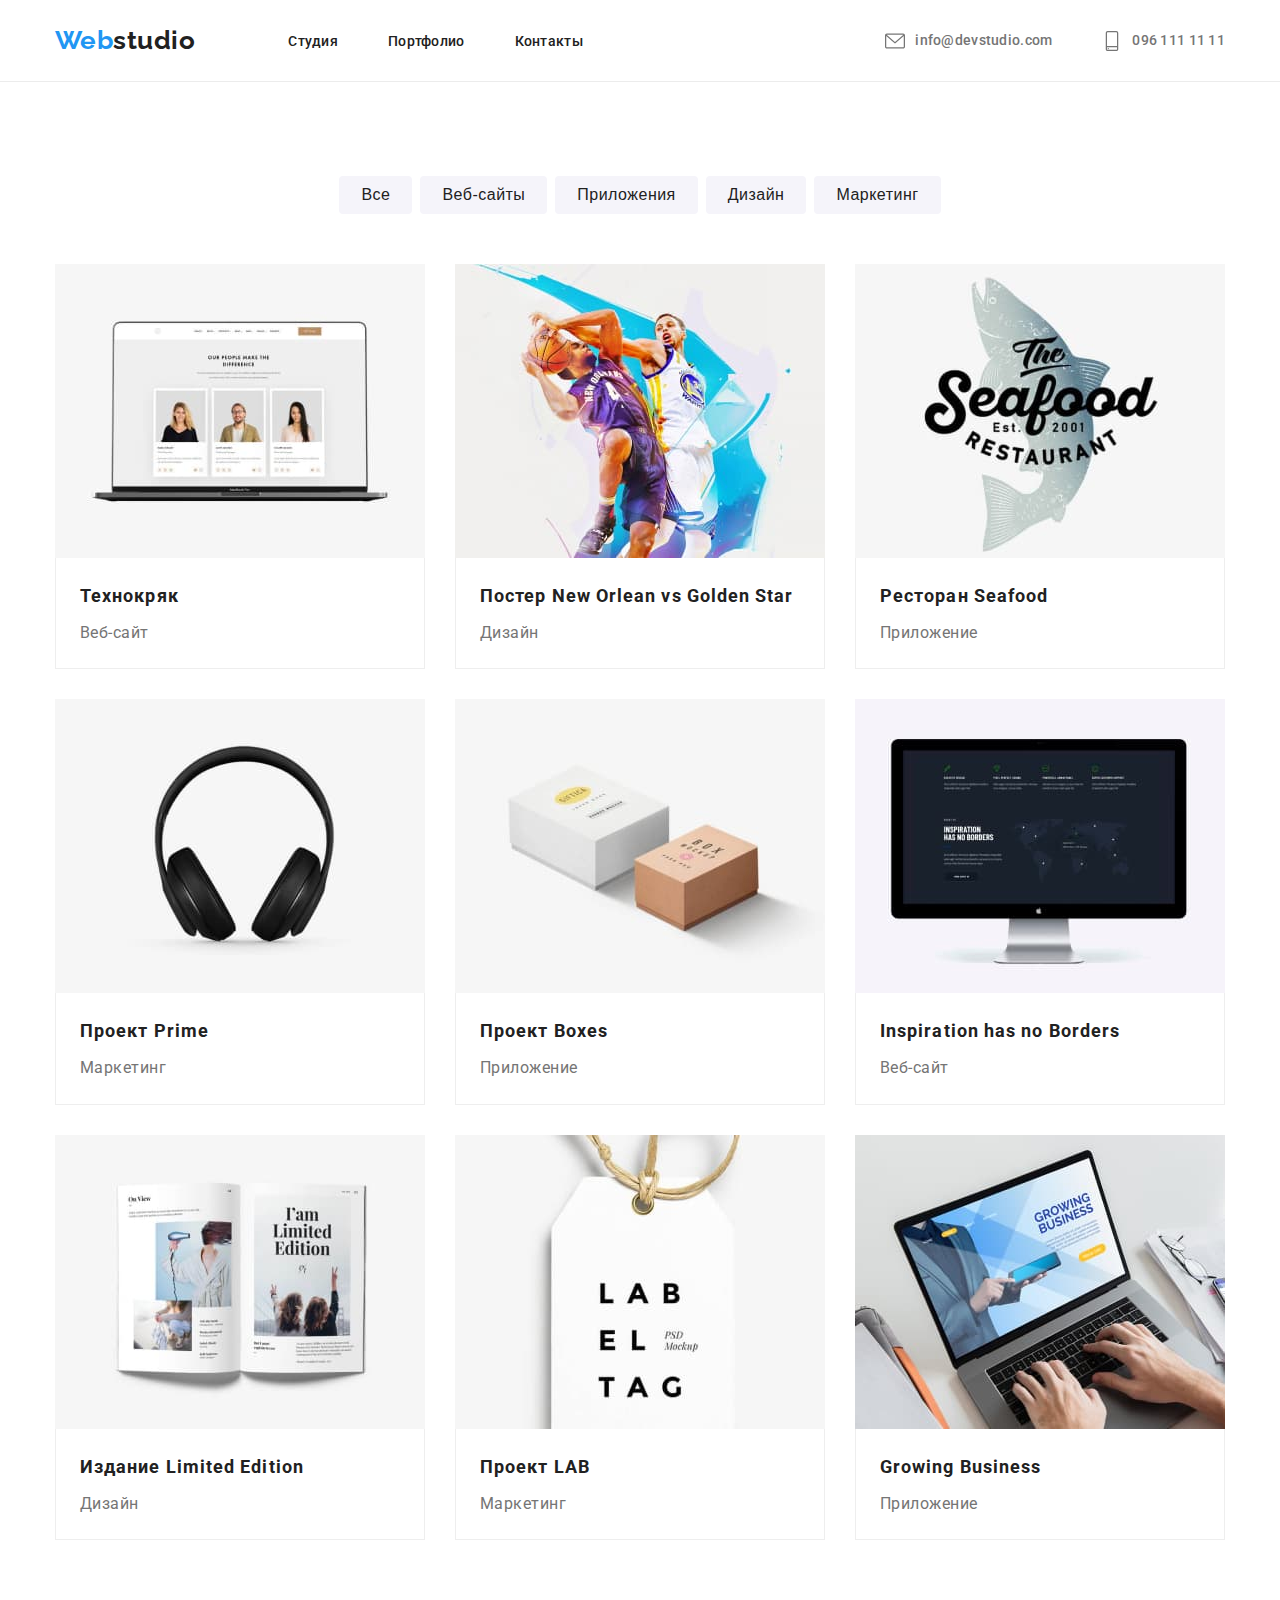
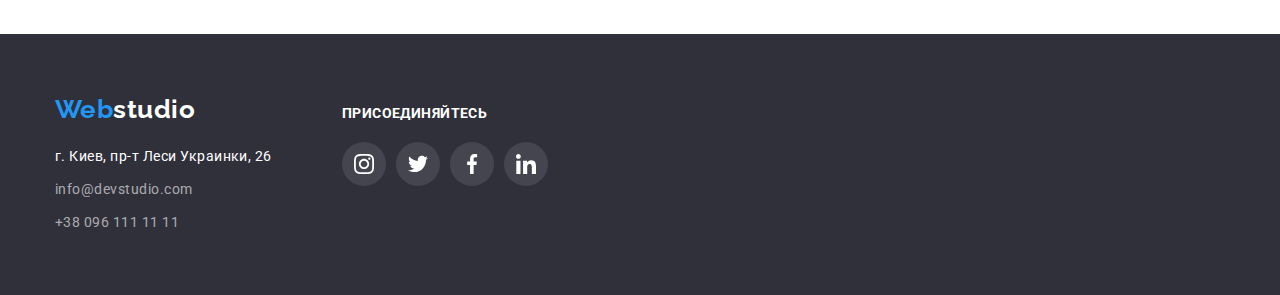
==== portfolio.html @ 271d41aa "hw4" ====
<!DOCTYPE html>
<html lang="ru">

<head>
    <meta charset="UTF-8" />
    <meta name="viewport" content="width=device-width, inicial-scale=1.0" />
    <title>Web Studio</title>
    <link rel="preconnect" href="https://fonts.googleapis.com">
    <link rel="preconnect" href="https://fonts.gstatic.com" crossorigin>
    <link
        href="https://fonts.googleapis.com/css2?family=Montserrat:wght@400;700&family=Raleway:wght@700&family=Roboto:wght@400;500;700;900&display=swap"
        rel="stylesheet">
    <link rel="stylesheet" href="https://cdnjs.cloudflare.com/ajax/libs/modern-normalize/1.1.0/modern-normalize.min.css"
        integrity="sha512-wpPYUAdjBVSE4KJnH1VR1HeZfpl1ub8YT/NKx4PuQ5NmX2tKuGu6U/JRp5y+Y8XG2tV+wKQpNHVUX03MfMFn9Q=="
        crossorigin="anonymous" referrerpolicy="no-referrer" />
    <link rel="stylesheet" href="./css/styles.css" />
</head>

<body>


    <!-- Header -->

    <header>
    
        <div class="container">
            <div class="menu">
    
                <a class="logo" href="./index.html">Web<span class="logo-header">studio</span></a>
                <nav class="nav">
                    <ul class="nav-list">
                        <li class="nav-item"><a class="link" href="./index.html">Студия</a></li>
                        <li class="nav-item"><a class="link" href="./portfolio.html">Портфолио</a></li>
                        <li class="nav-item"><a class="link" href="">Контакты</a></li>
                    </ul>
                </nav>
                <ul class="contact-list">
                    <li class="contact-item">
                        <a class="contact-link link" href="mailto:info@devstudio.com">
                            <svg class="icon" width="16px" height="12px">
                                <use href="./images/icons.svg#email"></use>
                            </svg>info@devstudio.com</a>
                    </li>
                    <li class="contact-item">
                        <a class="contact-link link" href="tel:+380961111111">
                            <svg class="icon" width="10px" height="16px">
                                <use href="./images/icons.svg#smartphone"></use>
                            </svg> 096 111 11 11</a>
                    </li>
                </ul>
            </div>
        </div>
    
    
    </header>

    <!-- Main section -->

    <main>

        <section class="section">
            

        <!-- Filter -->
        <div class="container">
            <h1 class="visually-hidden">Portfolio list</h1>
        <ul class="filter list">
            <li class="filter-item">
                <button type="button" class="button">Все</button>
            </li>
            <li class="filter-item">
                <button type="button" class="button">Веб-сайты</button>
            </li>
            <li class="filter-item">
                <button type="button" class="button">Приложения</button>
            </li>
            <li class="filter-item">
                <button type="button" class="button">Дизайн</button>
            </li>
            <li class="filter-item">
                <button type="button" class="button">Маркетинг</button>
            </li>
        </ul>
       

        <!-- Portfolio list -->

        
        <ul class="portfolio-list">
            <li class="portfolio-item">
                <img src="./images/technohryak.jpg" width="370" height="294" alt="Технокряк">
                <div class="portfolio"><h2 class="portfolio-title">Технокряк</h2>
                <p class="portfolio-text">Веб-сайт</p></div>
            </li>
            <li class="portfolio-item">
                <img src="./images/neworlean.jpg" width="370" height="294" alt="Постер New Orlean vs Golden Star">
                <div class="portfolio">
                <h2 class="portfolio-title">Постер New Orlean vs Golden Star</h2>
                <p class="portfolio-text">Дизайн</p></div>
            </li>
            <li class="portfolio-item">
                <img src="./images/seafood.jpg" width="370" height="294" alt="Ресторан Seafood">
                <div class="portfolio"><h2 class="portfolio-title">Ресторан Seafood</h2>
                <p class="portfolio-text">Приложение</p></div>
            </li>
            <li class="portfolio-item">
                <img src="./images/prime.jpg" width="370" height="294" alt="Проект Prime">
                <div class="portfolio"><h2 class="portfolio-title">Проект Prime</h2>
                <p class="portfolio-text">Маркетинг</p></div>
            </li>
            <li class="portfolio-item">
                <img src="./images/boxes.jpg" width="370" height="294" alt="Проект Boxes">
                <div class="portfolio"><h2 class="portfolio-title">Проект Boxes</h2>
                <p class="portfolio-text">Приложение</p></div>
            </li>
            <li class="portfolio-item">
                <img src="./images/inspiration.jpg" width="370" height="294" alt="Inspiration has no Borders">
                <div class="portfolio"><h2 class="portfolio-title">Inspiration has no Borders</h2>
                <p class="portfolio-text">Веб-сайт</p></div>
            </li>
            <li class="portfolio-item">
                <img src="./images/limitededition.jpg" width="370" height="294" alt="Издание Limited Edition">
                <div class="portfolio"><h2 class="portfolio-title">Издание Limited Edition</h2>
                <p class="portfolio-text">Дизайн</p></div>
            </li>
            <li class="portfolio-item">
                <img src="./images/lab.jpg" width="370" height="294" alt="Проект LAB">
                <div class="portfolio"><h2 class="portfolio-title">Проект LAB</h2>
                <p class="portfolio-text">Маркетинг</p></div>
            </li>
            <li class="portfolio-item">
                <img src="./images/growingbusiness.jpg" width="370" height="294" alt="Growing Business">
                <div class="portfolio"><h2 class="portfolio-title">Growing Business</h2>
                <p class="portfolio-text">Приложение</p></div>
            </li>
        </ul> 
        </div>
        </section>

    </main>

    <!-- Footer -->
<footer class="section-footer">
    <div class="container footer">
        <div class="footer-contacts">
            <a class="logo" href="./index.html">Web<span class="logo-footer">studio</span></a>
            <address>
                <ul class="footer-list">
                    <li class="footer-item">
                        <a class="link-footer" href="https://goo.gl/maps/EsYMqxrFtHsj7dok8" target="_blank"
                            rel="noopener noreferrer">г. Киев, пр-т Леси Украинки, 26</a>
                    </li>
                    <li class="footer-item">
                        <a class="footer-contact link-footer" href="mailto:info@devstudio.com">info@devstudio.com</a>
                    </li>
                    <li class="footer-item">
                        <a class="footer-contact link-footer" href="tel:+380961111111">+38 096 111 11 11</a>
                    </li>
                </ul>
            </address>
        </div>
        <div class="footer-social-media">
            <h3 class="footer-title">присоединяйтесь</h3>
            <div class="socialmedia-icons">
                <ul class="socialmedia-icons-list">
                    <li class="socialmedia-icon-item">
                        <a href="" class="socialmedia-icon-link">
                            <svg class="socialmedia-icon">
                                <use href="./images/icons.svg#team-instagram"></use>
                            </svg>
                        </a>
                    </li>
                    <li class="socialmedia-icon-item">
                        <a class="socialmedia-icon-link" href="">
                            <svg class="socialmedia-icon">
                                <use href="./images/icons.svg#team-twitter"></use>
                            </svg>
                        </a>
                    </li>
                    <li class="socialmedia-icon-item">
                        <a class="socialmedia-icon-link" href="">
                            <svg class="socialmedia-icon">
                                <use href="./images/icons.svg#team-facebook"></use>
                            </svg>
                        </a>
                    </li>
                    <li class="socialmedia-icon-item">
                        <a class="socialmedia-icon-link" href="">
                            <svg class="socialmedia-icon">
                                <use href="./images/icons.svg#team-linkedin"></use>
                            </svg>
                        </a>
                    </li>
                </ul>
            </div>


        </div>
    </div>
</footer>
    

</body>

</html>
---- css/styles.css ----
/* font-family: 'Montserrat', sans-serif;
font-family: 'Raleway', sans-serif;
font-family: 'Roboto', sans-serif; */

/* 
background: #E5E5E5;

color p #757575 
color h #212121
accent color #2196F3
*/

/* Common */
html {
  box-sizing: border-box;
}
*,
*::before,
*::after {
  box-sizing: inherit;
}

:root {
  --primary-text-color: #757575;
  --title-text-color: #212121;
  --accent-color: #2196f3;
  --second-accent-color: #ffffff;
  --second-background-color: #2f303a;
}

body {
  color: var(--primary-text-color);
  font-family: "Roboto", sans-serif;
  letter-spacing: 0.03em;
  margin: 0;
}

h1,
h2,
h3,
ul,
p {
  padding: 0;
  margin: 0;
}

img {
  display: block;
  width: 100%;
  height: auto;
}
a {
  text-decoration: none;
}
ul {
  list-style: none;
}

.visually-hidden {
  position: absolute;
  width: 1px;
  height: 1px;
  margin: -1px;
  border: 0;
  padding: 0;
  white-space: nowrap;
  clip-path: inset(100%);
  clip: rect(0 0 0 0);
  overflow: hidden;
}

.container {
  width: 1200px;
  margin-left: auto;
  margin-right: auto;
  padding-left: 15px;
  padding-right: 15px;
}

.section {
  padding-top: 94px;
  padding-bottom: 94px;
}

.services {
  padding-top: 0;
}
/* .features {
  padding-bottom: 0;
} */
/* header */
header {
  border-bottom: 1px solid #ececec;
}

.menu,
.nav,
.contact-list,
.nav-list {
  display: flex;
}

.menu {
  align-items: center;
  padding-top: 25px;
  padding-bottom: 25px;
}

.contact-list,
.nav-list,
.features-list,
.servises-list,
.team-list,
.footer-list,
.portfolio-list,
.list {
  list-style: none;
  padding: 0;
  margin: 0;
}

.contact-list {
  margin-left: auto;
  margin-right: 50px;
}
.contact-list:last-child {
  margin-right: 0;
}

.logo {
  display: block;
  color: var(--accent-color);
  font-family: "Raleway", sans-serif;
  font-style: normal;
  font-weight: 700;
  font-size: 26px;
  line-height: 1.2;
  text-decoration: none;
  margin-right: 93px;
}

.logo-header {
  color: var(--title-text-color);
}
.logo-footer {
  color: var(--second-accent-color);
}
.section-hero,
.section-footer {
  background-color: var(--second-background-color);
}

.section-hero {
  padding-top: 200px;
  padding-bottom: 200px;
  background-image: linear-gradient(
      to top,
      rgba(47, 48, 58, 0.4),
      rgba(47, 48, 58, 0.4)
    ),
    url("../../images/hero.jpg");
  background-repeat: no-repeat;
  background-size: cover;
  background-position: center;
}

.button-hero {
  display: block;
  background-color: var(--accent-color);
  color: var(--second-accent-color);
  margin: 30px auto 0 auto;
  font-weight: 700;
  font-size: 16px;
  line-height: 1.87;
  min-width: 200px;
  min-height: 50px;
  padding: 10px 32px;
  text-align: center;
  box-shadow: 0px 4px 4px rgba(0, 0, 0, 0.15);
  border-radius: 4px;
}
.hero-title {
  color: var(--second-accent-color);
  font-weight: 900;
  font-size: 44px;
  line-height: 1.36;
  text-align: center;
  letter-spacing: 0.06em;
  text-transform: uppercase;
}

.link {
  color: var(--title-text-color);
  font-weight: 500;
  font-size: 14px;
  line-height: 1.14;
  letter-spacing: 0.02em;
  text-decoration: none;
  /* margin-right: 50px; */
}
.nav-item {
  margin-right: 50px;
}
.nav-item:last-child {
  margin-right: 0;
}
.contact-item {
  margin-left: 50px;
}
.contact-item:first-child {
  margin-left: 0;
}

.link:hover,
.link:focus,
.link-footer:hover,
.link-footer:focus {
  color: var(--accent-color);
}

.link-footer {
  color: var(--second-accent-color);
  font-size: 14px;
  line-height: 1.71;
  font-style: normal;
  text-decoration: none;
}

/* list */
.features-list,
.servises-list,
.team-list {
  display: flex;
}
.features-list p {
  margin-top: 10px;
}
.features-item {
  margin-right: 30px;
}
.features-item:last-child {
  margin-right: 0;
}
.servises-item {
  margin-right: 30px;
}
.servises-item:last-child {
  margin-right: 0;
}
.team-item {
  display: block;
  margin-right: 30px;
  background-color: var(--second-accent-color);
  box-shadow: 0px 1px 3px rgba(0, 0, 0, 0.12), 0px 1px 1px rgba(0, 0, 0, 0.14),
    0px 2px 1px rgba(0, 0, 0, 0.2);
  border-radius: 0px 0px 4px 4px;
}
.team-item:last-child {
  margin-right: 0;
}
/* Main content */

.team {
  background-color: #f5f4fa;
}
.team-item-description {
  padding-top: 30px;
  padding-bottom: 30px;
}

.features-title,
.team-section-title,
.team-title,
.services-title,
.portfolio-title,
.footer-title {
  color: var(--title-text-color);
  font-weight: 700;
  letter-spacing: 0.03em;
}

.services-title,
.team-section-title {
  font-size: 36px;
  line-height: 1.17;
  text-align: center;
}
.services-title,
.team-section-title {
  margin-bottom: 50px;
}

.features-title,
.footer-title {
  font-size: 14px;
  line-height: 1.14;
  text-transform: uppercase;
}

.team-title {
  font-weight: 500;
  font-size: 16px;
  line-height: 1.19;
  text-align: center;
}

.portfolio-title {
  font-size: 18px;
  line-height: 2;
  letter-spacing: 0.06em;
  margin-bottom: 4px;
}

.features-text {
  font-size: 14px;
  line-height: 1.71;
}

.team-text {
  font-size: 16px;
  line-height: 1.19;
  text-align: center;
  margin-top: 10px;
}

.portfolio-text {
  font-size: 16px;
  line-height: 1.9;
}
.contact-link {
  color: var(--primary-text-color);
  display: flex;
  align-items: center;
}

/* portfolio - filter */

.filter {
  display: flex;
  justify-content: center;
}
.filter-item {
  margin-right: 8px;
}
.filter-item:last-child {
  margin-right: 0;
}
.button {
  cursor: pointer;
  color: var(--title-text-color);
  font-weight: 500;
  font-size: 16px;
  line-height: 1.6;
  letter-spacing: 0.03em;
  padding: 6px 22px;
  background-color: #f5f4fa;
  border: 1px transparent;
  border-radius: 4px;
}

.button:hover,
.button:focus {
  color: var(--second-accent-color);
  background-color: var(--accent-color);
  box-shadow: 0px 1px 1px rgba(0, 0, 0, 0.12), 0px 4px 4px rgba(0, 0, 0, 0.06),
    1px 4px 6px rgba(0, 0, 0, 0.16);
}

/* clients */

.clients-list {
  display: flex;
  justify-content: center;
}
.clients-item {
  width: 170px;
  height: 92px;
  /* padding: 16px 32px; */
  border: 1px solid #afb1b8;
  border-radius: 4px;
  margin-right: 30px;
  position: relative;
  text-align: center;
}

.clients-item:hover,
.clients-item:focus {
  border-color: var(--accent-color);
}

.clients-item:hover .clients-icon,
.clients-item:focus .clients-icon {
  fill: var(--accent-color);
}

.clients-link {
  display: block;
  width: 100%;
  height: 100%;
}

.clients-item:last-child {
  margin-right: 0;
}

.clients-icon {
  fill: #afb1b8;
  width: 100%;
  height: 100%;
  object-fit: cover;
}

/* portfolio list */

.portfolio-list {
  display: flex;
  flex-wrap: wrap;
  margin-top: 50px;
}
.portfolio-item {
  margin-bottom: 30px;
  margin-right: 30px;
}
.portfolio-item:hover,
.portfolio-item:focus {
  box-shadow: 0px 1px 1px rgba(0, 0, 0, 0.12), 0px 4px 4px rgba(0, 0, 0, 0.06),
    1px 4px 6px rgba(0, 0, 0, 0.16);
}
.portfolio-item:nth-child(3n + 3) {
  margin-right: 0;
}
.portfolio-item:nth-child(n + 7) {
  margin-bottom: 0;
}
.portfolio {
  padding: 20px 24px;
  border-left: 1px solid #eeeeee;
  border-right: 1px solid #eeeeee;
  border-bottom: 1px solid #eeeeee;
}
/* footer */

.section-footer {
  padding-top: 60px;
  padding-bottom: 60px;
}
.section-footer .logo {
  margin-right: 0;
  margin-bottom: 20px;
}

.footer-item {
  margin-bottom: 9px;
}
.footer-item:last-child {
  margin-bottom: 0;
}
.footer-contact {
  color: rgba(255, 255, 255, 0.6);
}

.footer {
  display: flex;
}
.footer-social-media {
  margin-left: 70px;
}
.footer-title {
  color: var(--second-accent-color);
  padding-top: 12px;
  margin-bottom: 20px;
}

/* icons */

.icon {
  display: block;
  width: 20px;
  height: 20px;
  margin-right: 10px;
  fill: var(--primary-text-color);
}

.contact-link:hover .icon,
.contact-link:focus .icon {
  fill: var(--accent-color);
}

.features-icon {
  display: flex;
  width: 270px;
  height: 120px;
  background-color: #f5f4fa;
  justify-content: center;
  align-items: center;
  border-radius: 4px;
  margin-bottom: 30px;
}

.features-icon-picture {
  width: 70px;
  height: 70px;
}

.socialmedia-icons {
  display: flex;
  justify-content: center;
  margin-top: 16px;
}
.socialmedia-icons-list {
  display: flex;
  list-style: none;
}

.socialmedia-icon-item {
  margin-right: 10px;
  width: 44px;
  height: 44px;
  display: flex;
  justify-content: center;
  align-items: center;
  border-radius: 50%;
  position: relative;
}
.footer-social-media .socialmedia-icon-item {
  background-color: rgba(255, 255, 255, 0.1);
}
.socialmedia-icon-list:last-child {
  margin-right: 0;
}
.socialmedia-icon-link {
  display: block;
  width: 100%;
  height: 100%;
}

.socialmedia-icon-item:hover,
.socialmedia-icon-item:focus {
  background-color: var(--accent-color);
}
.socialmedia-icon {
  display: block;
  margin: 12px;
  width: 20px;
  height: 20px;
  fill: #afb1b8;
}

.socialmedia-icon-item:hover .socialmedia-icon,
.socialmedia-icon-item:focus .socialmedia-icon {
  fill: var(--second-accent-color);
}
.footer-social-media .socialmedia-icon {
  fill: var(--second-accent-color);
}

/* header {
  background-color: burlywood;
}
.nav-list {
  background-color: aqua;
}
.contact-list {
  background-color: tomato;
}
.menu {
  background-color: yellowgreen;
}
.features-list {
  background-color: yellow;
}
.features {
  background-color: aquamarine;
}
.services {
  background-color: blueviolet;
}
.servises-list {
  background-color: blue;
}
.team {
  background-color: coral;
}
.team-list {
  background-color: crimson;
}
.team-section-title,
.services-title {
  background-color: deeppink;
} */
/* .portfolio {
  background-color: chocolate;
}
.portfolio-list {
  background-color: darkorchid;
}
.portfolio-title {
  background-color: darkgreen;
}
.section {
  background-color: darkgray;
} */
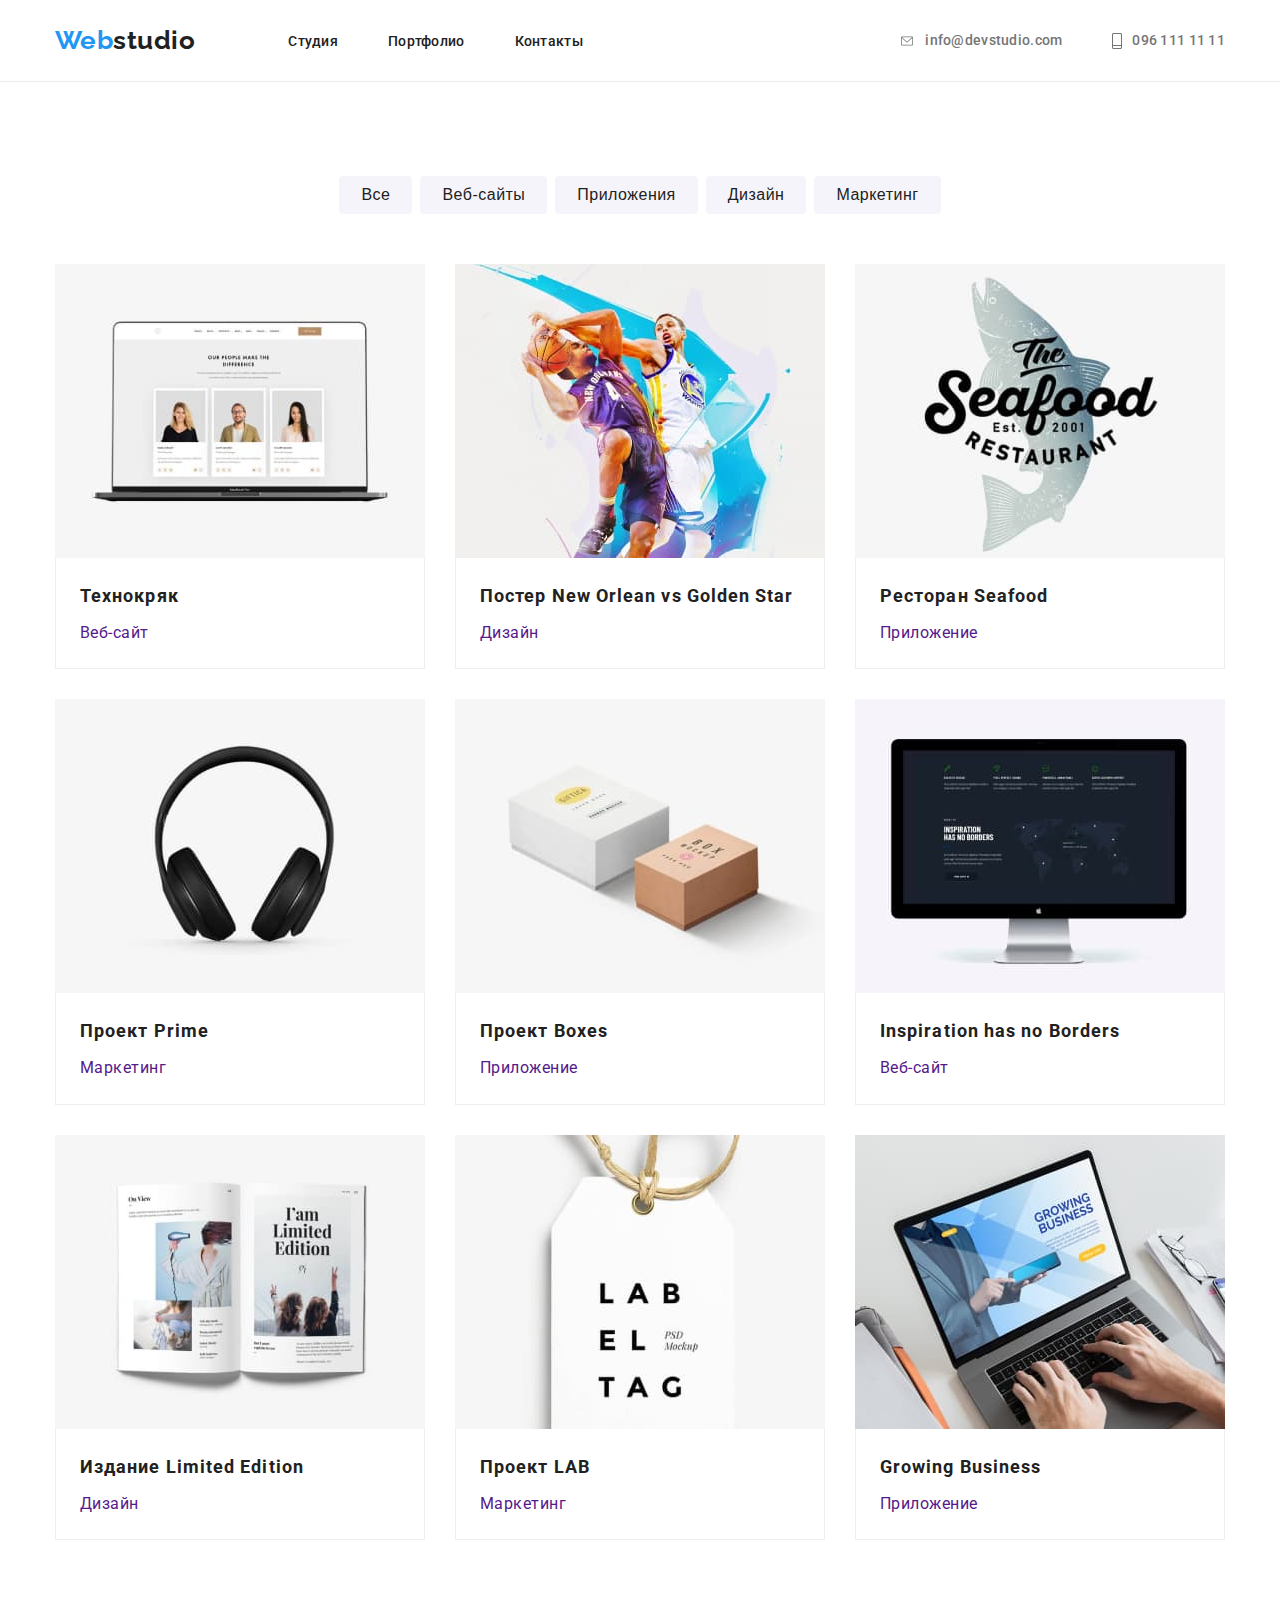
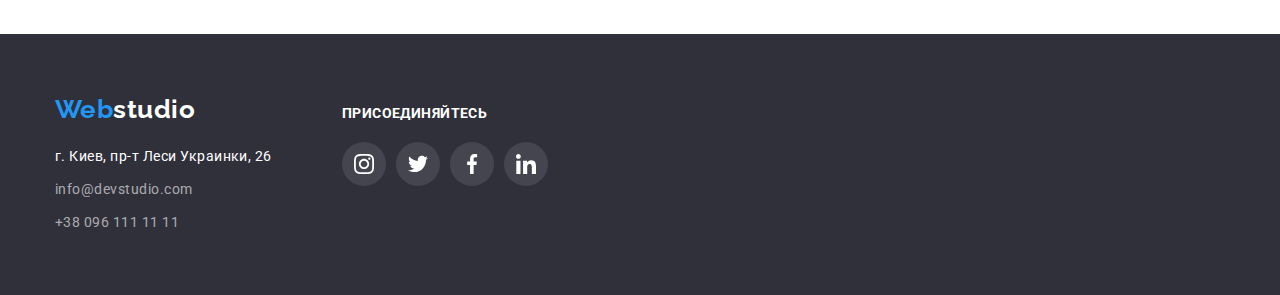
==== commit 9af05777: "fixing bugs" ====
--- a/portfolio.html
+++ b/portfolio.html
@@ -88,50 +88,68 @@
         
         <ul class="portfolio-list">
             <li class="portfolio-item">
+                <a href="" class="portfolio-link">
                 <img src="./images/technohryak.jpg" width="370" height="294" alt="Технокряк">
                 <div class="portfolio"><h2 class="portfolio-title">Технокряк</h2>
                 <p class="portfolio-text">Веб-сайт</p></div>
-            </li>
-            <li class="portfolio-item">
+                </a>
+            </li>
+            <li class="portfolio-item">
+                <a href="" class="portfolio-link">
                 <img src="./images/neworlean.jpg" width="370" height="294" alt="Постер New Orlean vs Golden Star">
                 <div class="portfolio">
                 <h2 class="portfolio-title">Постер New Orlean vs Golden Star</h2>
                 <p class="portfolio-text">Дизайн</p></div>
-            </li>
-            <li class="portfolio-item">
+                </a>
+            </li>
+            <li class="portfolio-item">
+                <a href="" class="portfolio-link">
                 <img src="./images/seafood.jpg" width="370" height="294" alt="Ресторан Seafood">
                 <div class="portfolio"><h2 class="portfolio-title">Ресторан Seafood</h2>
                 <p class="portfolio-text">Приложение</p></div>
-            </li>
-            <li class="portfolio-item">
+                </a>
+            </li>
+            <li class="portfolio-item">
+                <a href="" class="portfolio-link">
                 <img src="./images/prime.jpg" width="370" height="294" alt="Проект Prime">
                 <div class="portfolio"><h2 class="portfolio-title">Проект Prime</h2>
                 <p class="portfolio-text">Маркетинг</p></div>
-            </li>
-            <li class="portfolio-item">
+                </a>
+            </li>
+            <li class="portfolio-item">
+                <a href="" class="portfolio-link">
                 <img src="./images/boxes.jpg" width="370" height="294" alt="Проект Boxes">
                 <div class="portfolio"><h2 class="portfolio-title">Проект Boxes</h2>
                 <p class="portfolio-text">Приложение</p></div>
-            </li>
-            <li class="portfolio-item">
+                </a>
+            </li>
+            <li class="portfolio-item">
+                <a href="" class="portfolio-link">
                 <img src="./images/inspiration.jpg" width="370" height="294" alt="Inspiration has no Borders">
                 <div class="portfolio"><h2 class="portfolio-title">Inspiration has no Borders</h2>
                 <p class="portfolio-text">Веб-сайт</p></div>
-            </li>
-            <li class="portfolio-item">
+                </a>
+            </li>
+            <li class="portfolio-item">
+                <a href="" class="portfolio-link">
                 <img src="./images/limitededition.jpg" width="370" height="294" alt="Издание Limited Edition">
                 <div class="portfolio"><h2 class="portfolio-title">Издание Limited Edition</h2>
                 <p class="portfolio-text">Дизайн</p></div>
-            </li>
-            <li class="portfolio-item">
+                </a>
+            </li>
+            <li class="portfolio-item">
+                <a href="" class="portfolio-link">
                 <img src="./images/lab.jpg" width="370" height="294" alt="Проект LAB">
                 <div class="portfolio"><h2 class="portfolio-title">Проект LAB</h2>
                 <p class="portfolio-text">Маркетинг</p></div>
-            </li>
-            <li class="portfolio-item">
+                </a>
+            </li>
+            <li class="portfolio-item">
+                <a href="" class="portfolio-link">
                 <img src="./images/growingbusiness.jpg" width="370" height="294" alt="Growing Business">
                 <div class="portfolio"><h2 class="portfolio-title">Growing Business</h2>
                 <p class="portfolio-text">Приложение</p></div>
+                </a>
             </li>
         </ul> 
         </div>
@@ -140,64 +158,64 @@
     </main>
 
     <!-- Footer -->
-<footer class="section-footer">
-    <div class="container footer">
-        <div class="footer-contacts">
-            <a class="logo" href="./index.html">Web<span class="logo-footer">studio</span></a>
-            <address>
-                <ul class="footer-list">
-                    <li class="footer-item">
-                        <a class="link-footer" href="https://goo.gl/maps/EsYMqxrFtHsj7dok8" target="_blank"
-                            rel="noopener noreferrer">г. Киев, пр-т Леси Украинки, 26</a>
-                    </li>
-                    <li class="footer-item">
-                        <a class="footer-contact link-footer" href="mailto:info@devstudio.com">info@devstudio.com</a>
-                    </li>
-                    <li class="footer-item">
-                        <a class="footer-contact link-footer" href="tel:+380961111111">+38 096 111 11 11</a>
-                    </li>
-                </ul>
-            </address>
-        </div>
-        <div class="footer-social-media">
-            <h3 class="footer-title">присоединяйтесь</h3>
-            <div class="socialmedia-icons">
-                <ul class="socialmedia-icons-list">
-                    <li class="socialmedia-icon-item">
-                        <a href="" class="socialmedia-icon-link">
-                            <svg class="socialmedia-icon">
-                                <use href="./images/icons.svg#team-instagram"></use>
-                            </svg>
-                        </a>
-                    </li>
-                    <li class="socialmedia-icon-item">
-                        <a class="socialmedia-icon-link" href="">
-                            <svg class="socialmedia-icon">
-                                <use href="./images/icons.svg#team-twitter"></use>
-                            </svg>
-                        </a>
-                    </li>
-                    <li class="socialmedia-icon-item">
-                        <a class="socialmedia-icon-link" href="">
-                            <svg class="socialmedia-icon">
-                                <use href="./images/icons.svg#team-facebook"></use>
-                            </svg>
-                        </a>
-                    </li>
-                    <li class="socialmedia-icon-item">
-                        <a class="socialmedia-icon-link" href="">
-                            <svg class="socialmedia-icon">
-                                <use href="./images/icons.svg#team-linkedin"></use>
-                            </svg>
-                        </a>
-                    </li>
-                </ul>
+        <footer class="section-footer">
+            <div class="container footer">
+                <div class="footer-contacts">
+                    <a class="logo" href="./index.html">Web<span class="logo-footer">studio</span></a>
+                    <address>
+                        <ul class="footer-list">
+                            <li class="footer-item">
+                                <a class="link-footer" href="https://goo.gl/maps/EsYMqxrFtHsj7dok8" target="_blank"
+                                    rel="noopener noreferrer">г. Киев, пр-т Леси Украинки, 26</a>
+                            </li>
+                            <li class="footer-item">
+                                <a class="footer-contact link-footer" href="mailto:info@devstudio.com">info@devstudio.com</a>
+                            </li>
+                            <li class="footer-item">
+                                <a class="footer-contact link-footer" href="tel:+380961111111">+38 096 111 11 11</a>
+                            </li>
+                        </ul>
+                    </address>
+                </div>
+                <div class="footer-social-media">
+                    <h3 class="footer-title">присоединяйтесь</h3>
+        
+                    <ul class="socialmedia-icons-list">
+                        <li class="socialmedia-icon-item">
+                            <a href="" class="socialmedia-icon-link">
+                                <svg class="socialmedia-icon">
+                                    <use href="./images/icons.svg#team-instagram"></use>
+                                </svg>
+                            </a>
+                        </li>
+                        <li class="socialmedia-icon-item">
+                            <a class="socialmedia-icon-link" href="">
+                                <svg class="socialmedia-icon">
+                                    <use href="./images/icons.svg#team-twitter"></use>
+                                </svg>
+                            </a>
+                        </li>
+                        <li class="socialmedia-icon-item">
+                            <a class="socialmedia-icon-link" href="">
+                                <svg class="socialmedia-icon">
+                                    <use href="./images/icons.svg#team-facebook"></use>
+                                </svg>
+                            </a>
+                        </li>
+                        <li class="socialmedia-icon-item">
+                            <a class="socialmedia-icon-link" href="">
+                                <svg class="socialmedia-icon">
+                                    <use href="./images/icons.svg#team-linkedin"></use>
+                                </svg>
+                            </a>
+                        </li>
+                    </ul>
+        
+        
+        
+                </div>
             </div>
-
-
-        </div>
-    </div>
-</footer>
+        </footer>
     
 
 </body>
--- a/css/styles.css
+++ b/css/styles.css
@@ -151,17 +151,24 @@
 }
 
 .section-hero {
+  /* padding-top: 200px;
+  padding-bottom: 200px; */
+}
+.background {
   padding-top: 200px;
   padding-bottom: 200px;
+  max-width: 1600px;
   background-image: linear-gradient(
       to top,
       rgba(47, 48, 58, 0.4),
       rgba(47, 48, 58, 0.4)
     ),
-    url("../../images/hero.jpg");
+    url("../images/hero.jpg");
   background-repeat: no-repeat;
   background-size: cover;
   background-position: center;
+  margin-left: auto;
+  margin-right: auto;
 }
 
 .button-hero {
@@ -376,27 +383,31 @@
   width: 170px;
   height: 92px;
   /* padding: 16px 32px; */
+  /* border: 1px solid #afb1b8;
+  border-radius: 4px; */
+  margin-right: 30px;
+  /* position: relative;
+  text-align: center; */
+}
+
+.clients-link:hover,
+.clients-link:focus {
+  border-color: var(--accent-color);
+}
+
+.clients-link:hover .clients-icon,
+.clients-link:focus .clients-icon {
+  fill: var(--accent-color);
+}
+
+.clients-link {
+  display: flex;
+  justify-content: center;
+  align-items: center;
+  width: 100%;
+  height: 100%;
   border: 1px solid #afb1b8;
   border-radius: 4px;
-  margin-right: 30px;
-  position: relative;
-  text-align: center;
-}
-
-.clients-item:hover,
-.clients-item:focus {
-  border-color: var(--accent-color);
-}
-
-.clients-item:hover .clients-icon,
-.clients-item:focus .clients-icon {
-  fill: var(--accent-color);
-}
-
-.clients-link {
-  display: block;
-  width: 100%;
-  height: 100%;
 }
 
 .clients-item:last-child {
@@ -405,8 +416,8 @@
 
 .clients-icon {
   fill: #afb1b8;
-  width: 100%;
-  height: 100%;
+  width: 106px;
+  height: 60px;
   object-fit: cover;
 }
 
@@ -416,13 +427,16 @@
   display: flex;
   flex-wrap: wrap;
   margin-top: 50px;
+}
+.portfolio-link {
+  display: block;
 }
 .portfolio-item {
   margin-bottom: 30px;
   margin-right: 30px;
 }
-.portfolio-item:hover,
-.portfolio-item:focus {
+.portfolio-link:hover,
+.portfolio-link:focus {
   box-shadow: 0px 1px 1px rgba(0, 0, 0, 0.12), 0px 4px 4px rgba(0, 0, 0, 0.06),
     1px 4px 6px rgba(0, 0, 0, 0.16);
 }
@@ -461,13 +475,14 @@
 
 .footer {
   display: flex;
+  align-items: baseline;
 }
 .footer-social-media {
   margin-left: 70px;
 }
 .footer-title {
   color: var(--second-accent-color);
-  padding-top: 12px;
+
   margin-bottom: 20px;
 }
 
@@ -475,8 +490,6 @@
 
 .icon {
   display: block;
-  width: 20px;
-  height: 20px;
   margin-right: 10px;
   fill: var(--primary-text-color);
 }
@@ -509,6 +522,8 @@
 }
 .socialmedia-icons-list {
   display: flex;
+  justify-content: center;
+  margin-top: 16px;
   list-style: none;
 }
 
@@ -516,26 +531,24 @@
   margin-right: 10px;
   width: 44px;
   height: 44px;
+}
+.footer-social-media .socialmedia-icon-link {
+  background-color: rgba(255, 255, 255, 0.1);
+}
+.socialmedia-icon-list:last-child {
+  margin-right: 0;
+}
+.socialmedia-icon-link {
   display: flex;
   justify-content: center;
   align-items: center;
   border-radius: 50%;
-  position: relative;
-}
-.footer-social-media .socialmedia-icon-item {
-  background-color: rgba(255, 255, 255, 0.1);
-}
-.socialmedia-icon-list:last-child {
-  margin-right: 0;
-}
-.socialmedia-icon-link {
-  display: block;
   width: 100%;
   height: 100%;
 }
 
-.socialmedia-icon-item:hover,
-.socialmedia-icon-item:focus {
+.socialmedia-icon-link:hover,
+.socialmedia-icon-link:focus {
   background-color: var(--accent-color);
 }
 .socialmedia-icon {
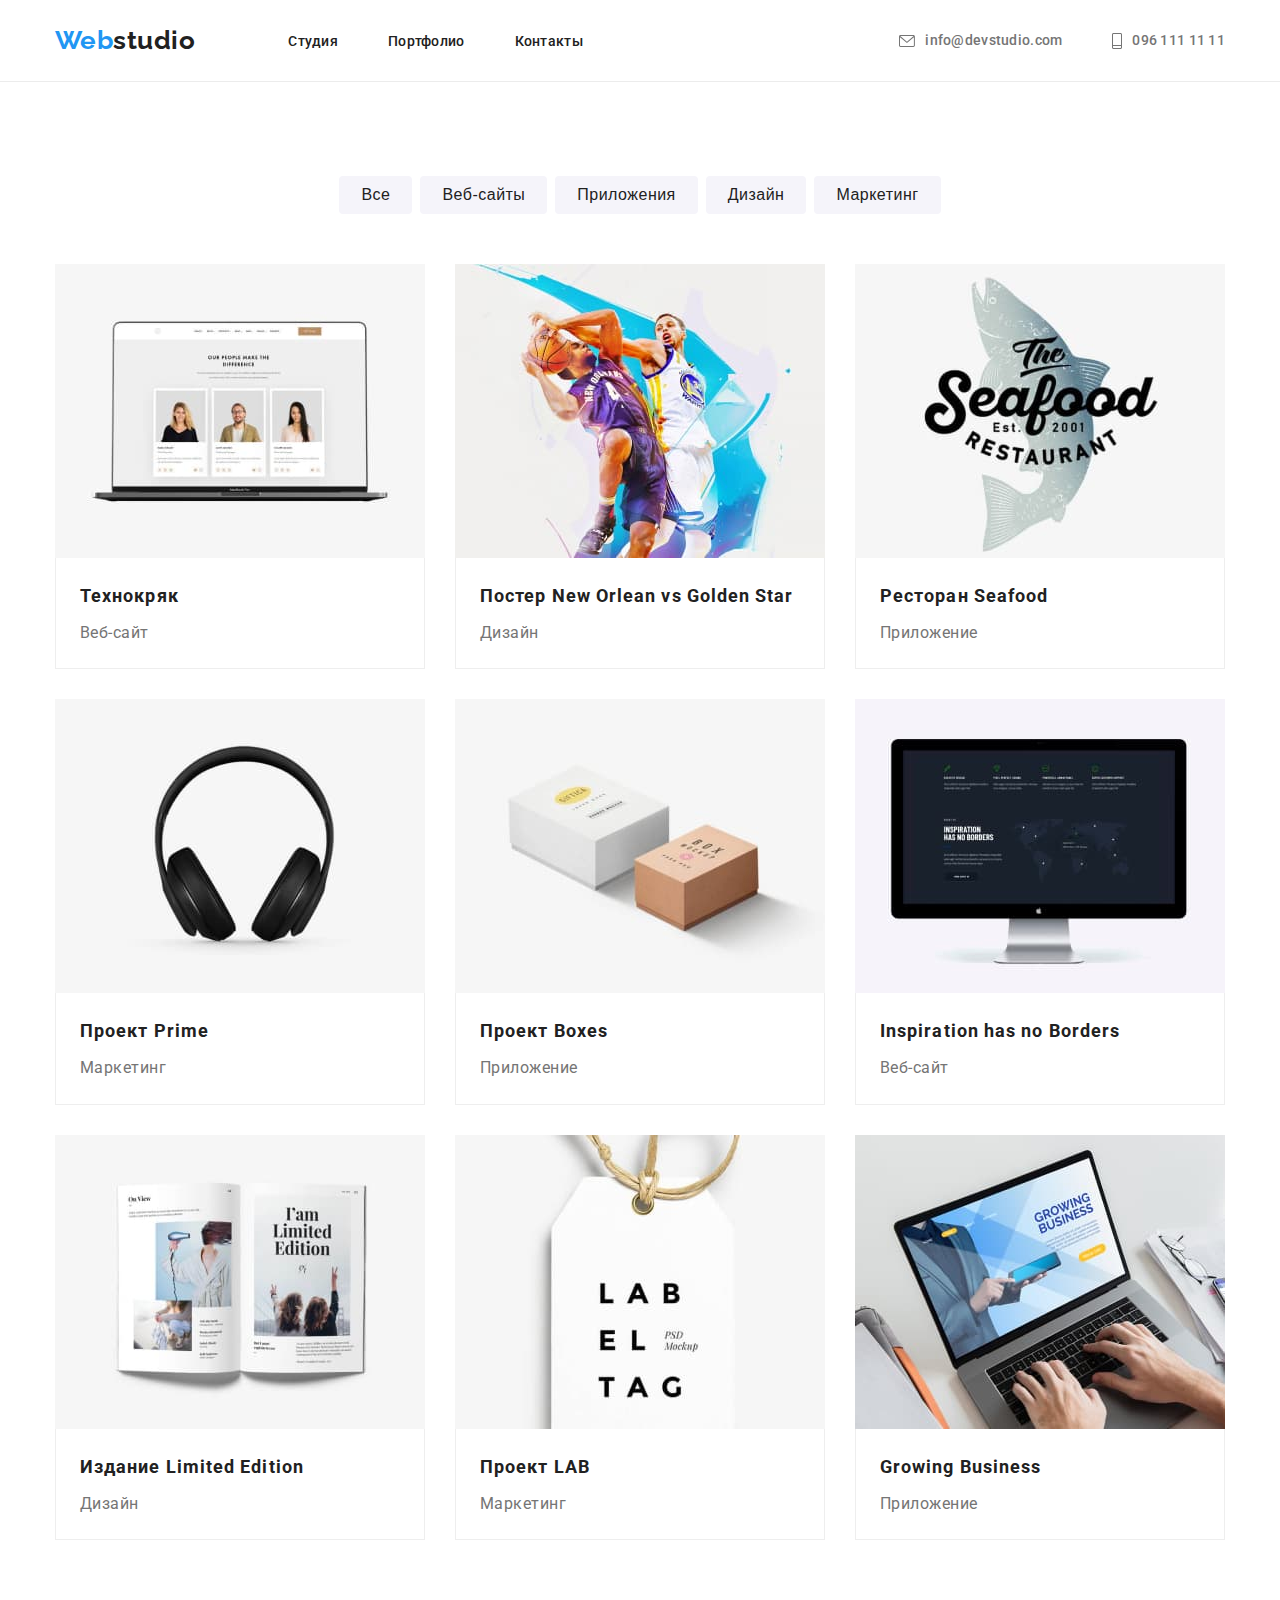
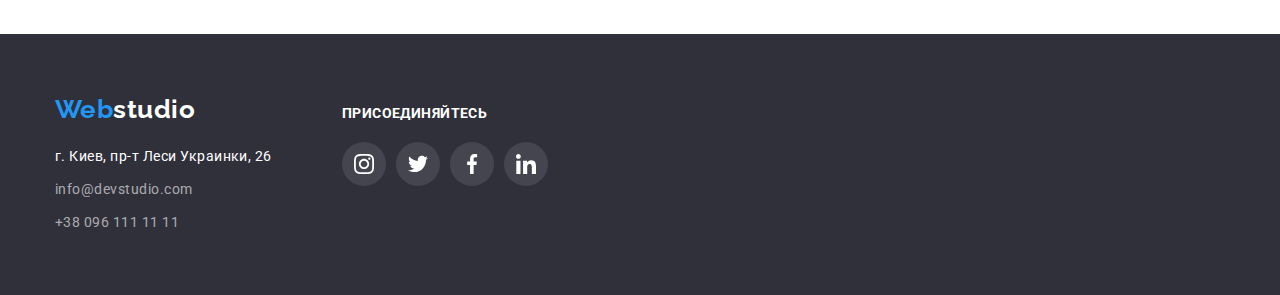
==== commit 3d000a7b: "fixing bugs again4" ====
--- a/portfolio.html
+++ b/portfolio.html
@@ -180,7 +180,7 @@
                 <div class="footer-social-media">
                     <h3 class="footer-title">присоединяйтесь</h3>
         
-                    <ul class="socialmedia-icons-list">
+                    <ul class="footer-sm-list socialmedia-icons-list">
                         <li class="socialmedia-icon-item">
                             <a href="" class="socialmedia-icon-link">
                                 <svg class="socialmedia-icon">
--- a/css/styles.css
+++ b/css/styles.css
@@ -452,6 +452,10 @@
   border-right: 1px solid #eeeeee;
   border-bottom: 1px solid #eeeeee;
 }
+
+.portfolio-text {
+  color: var(--primary-text-color);
+}
 /* footer */
 
 .section-footer {
@@ -526,18 +530,25 @@
   margin-top: 16px;
   list-style: none;
 }
+.footer-sm-list {
+  margin-top: 0;
+}
 
 .socialmedia-icon-item {
   margin-right: 10px;
   width: 44px;
   height: 44px;
 }
+
+.socialmedia-icon-item:last-child {
+  margin-right: 0;
+}
 .footer-social-media .socialmedia-icon-link {
   background-color: rgba(255, 255, 255, 0.1);
 }
-.socialmedia-icon-list:last-child {
-  margin-right: 0;
-}
+/* .socialmedia-icon-list:last-child {
+  margin-right: 0;
+} */
 .socialmedia-icon-link {
   display: flex;
   justify-content: center;
@@ -550,17 +561,16 @@
 .socialmedia-icon-link:hover,
 .socialmedia-icon-link:focus {
   background-color: var(--accent-color);
+  /* outline: none; */
 }
 .socialmedia-icon {
-  display: block;
-  margin: 12px;
   width: 20px;
   height: 20px;
   fill: #afb1b8;
 }
 
-.socialmedia-icon-item:hover .socialmedia-icon,
-.socialmedia-icon-item:focus .socialmedia-icon {
+.socialmedia-icon-link:hover .socialmedia-icon,
+.socialmedia-icon-link:focus .socialmedia-icon {
   fill: var(--second-accent-color);
 }
 .footer-social-media .socialmedia-icon {
